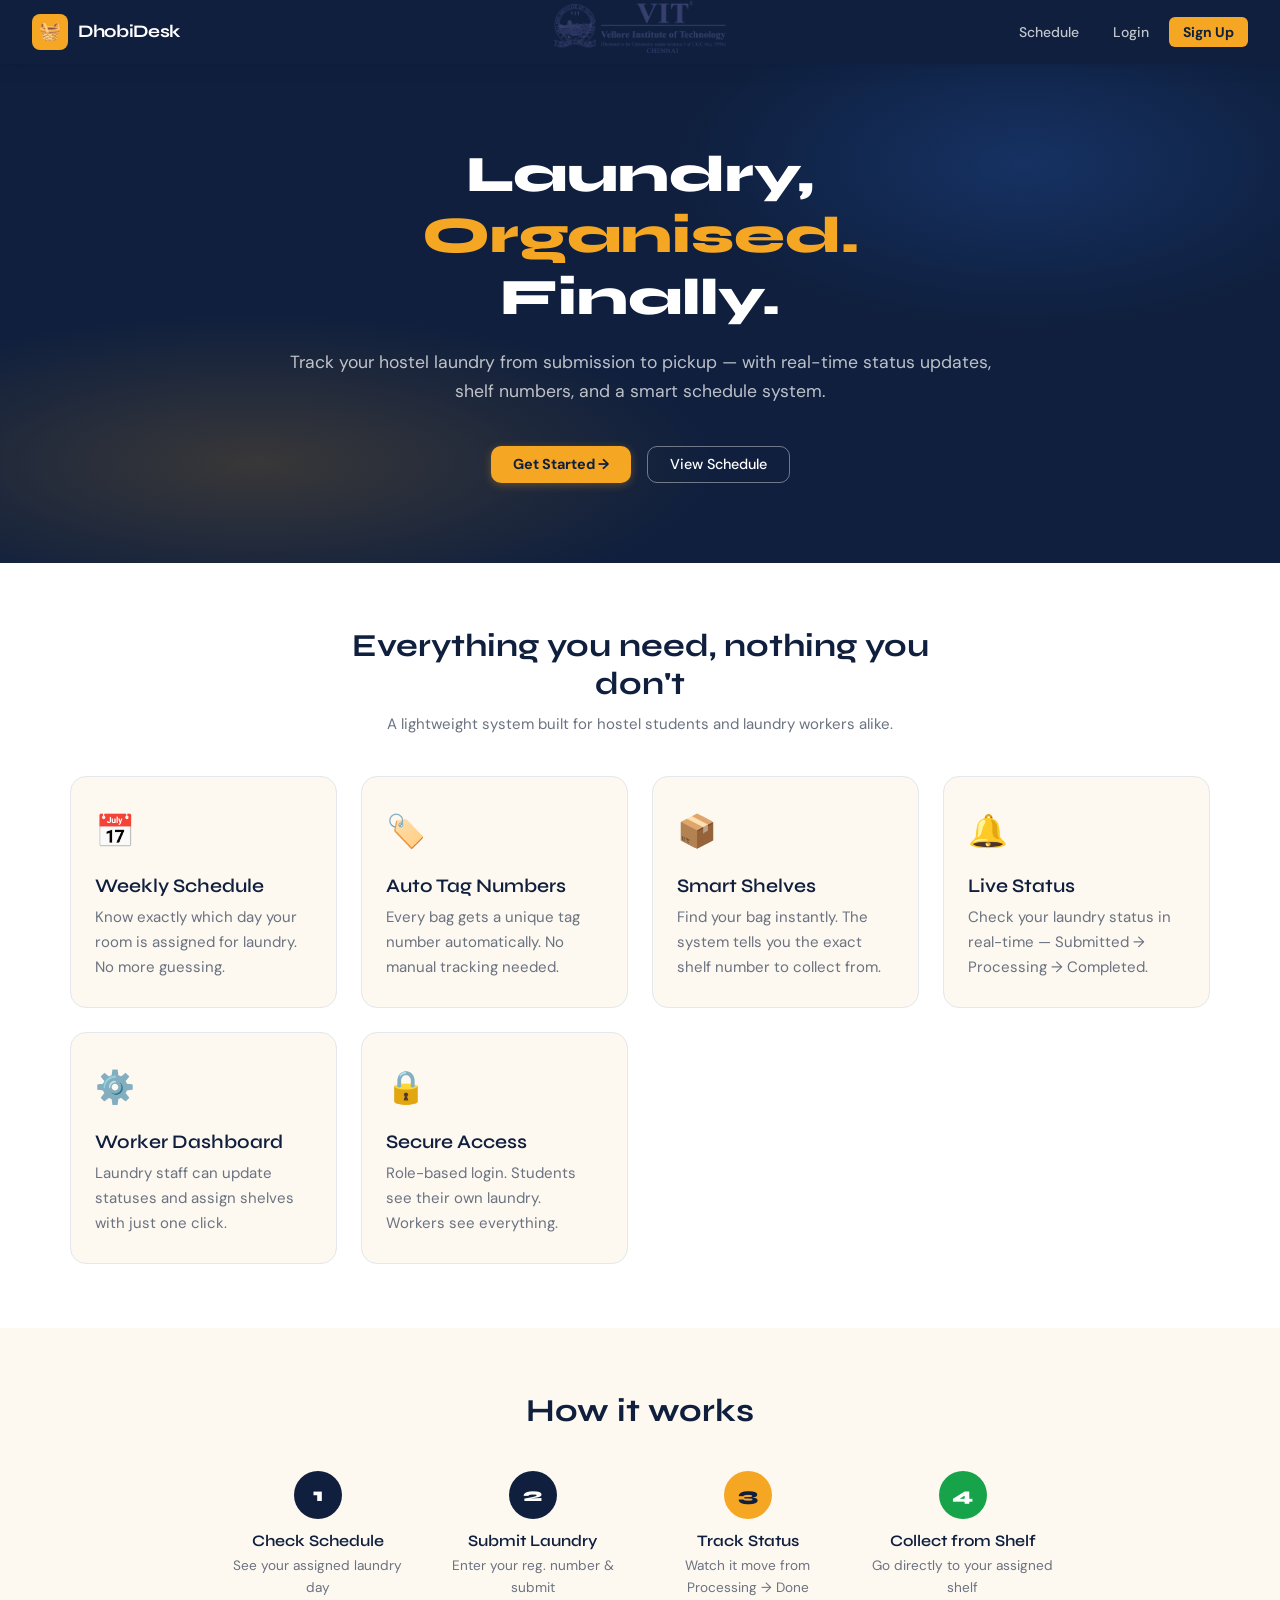
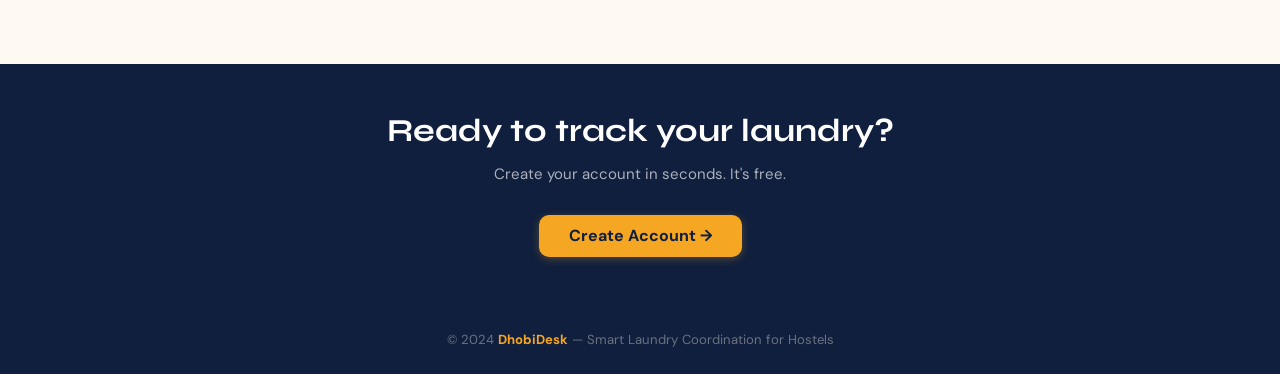
==== index.html @ 8cf13cef "Add files via upload" ====
<!DOCTYPE html>
<html lang="en">
<head>
  <meta charset="UTF-8" />
  <meta name="viewport" content="width=device-width, initial-scale=1.0" />
  <title>DhobiDesk — Smart Laundry for Hostels</title>
  <link rel="stylesheet" href="style.css" />
</head>
<body>

<!-- ── Navbar ── -->
<nav class="navbar">
  
  <!-- Left: Existing Logo -->
  <a class="navbar-brand" href="index.html">
    <div class="logo-icon">🧺</div>
    <span>DhobiDesk</span>
  </a>

  <!-- Center: VIT Logo -->
  <div class="vit-center-logo">
    <img src="vit-logo.png" alt="VIT Chennai">
  </div>

  <!-- Right: Links -->
  <ul class="navbar-links">
    <li><a href="schedule.html">Schedule</a></li>
    <li><a href="login.html">Login</a></li>
    <li><a href="signup.html" class="btn-nav">Sign Up</a></li>
  </ul>
</nav>

<!-- ── Hero ── -->
<section class="hero">
  <div class="hero-content fade-in-up">
    <h1>Laundry, <span>Organised.</span><br>Finally.</h1>
    <p>Track your hostel laundry from submission to pickup — with real-time status updates, shelf numbers, and a smart schedule system.</p>
    <div class="hero-cta">
      <a href="signup.html" class="btn btn-primary">Get Started →</a>
      <a href="schedule.html" class="btn btn-secondary">View Schedule</a>
    </div>
  </div>
</section>

<!-- ── Features ── -->
<section class="features">
  <div style="text-align:center; max-width:600px; margin:0 auto;">
    <h2>Everything you need, nothing you don't</h2>
    <p style="margin-top:0.5rem;">A lightweight system built for hostel students and laundry workers alike.</p>
  </div>

  <div class="features-grid">
    <div class="feature-card">
      <span class="feature-icon">📅</span>
      <h3>Weekly Schedule</h3>
      <p>Know exactly which day your room is assigned for laundry. No more guessing.</p>
    </div>
    <div class="feature-card">
      <span class="feature-icon">🏷️</span>
      <h3>Auto Tag Numbers</h3>
      <p>Every bag gets a unique tag number automatically. No manual tracking needed.</p>
    </div>
    <div class="feature-card">
      <span class="feature-icon">📦</span>
      <h3>Smart Shelves</h3>
      <p>Find your bag instantly. The system tells you the exact shelf number to collect from.</p>
    </div>
    <div class="feature-card">
      <span class="feature-icon">🔔</span>
      <h3>Live Status</h3>
      <p>Check your laundry status in real-time — Submitted → Processing → Completed.</p>
    </div>
    <div class="feature-card">
      <span class="feature-icon">⚙️</span>
      <h3>Worker Dashboard</h3>
      <p>Laundry staff can update statuses and assign shelves with just one click.</p>
    </div>
    <div class="feature-card">
      <span class="feature-icon">🔒</span>
      <h3>Secure Access</h3>
      <p>Role-based login. Students see their own laundry. Workers see everything.</p>
    </div>
  </div>
</section>

<!-- ── How It Works ── -->
<section style="padding: 4rem 2rem; background: var(--cream); max-width: 900px; margin: 0 auto;">
  <h2 style="text-align:center; margin-bottom:2.5rem;">How it works</h2>
  <div style="display:grid; grid-template-columns: repeat(auto-fit, minmax(180px,1fr)); gap:1.5rem; text-align:center;">
    <div>
      <div style="width:48px;height:48px;background:var(--navy);color:white;border-radius:50%;display:inline-flex;align-items:center;justify-content:center;font-family:var(--font-head);font-weight:800;font-size:1.2rem;margin-bottom:0.75rem;">1</div>
      <h4>Check Schedule</h4>
      <p style="font-size:0.85rem;margin-top:0.3rem;">See your assigned laundry day</p>
    </div>
    <div>
      <div style="width:48px;height:48px;background:var(--navy);color:white;border-radius:50%;display:inline-flex;align-items:center;justify-content:center;font-family:var(--font-head);font-weight:800;font-size:1.2rem;margin-bottom:0.75rem;">2</div>
      <h4>Submit Laundry</h4>
      <p style="font-size:0.85rem;margin-top:0.3rem;">Enter your reg. number & submit</p>
    </div>
    <div>
      <div style="width:48px;height:48px;background:var(--amber);color:var(--navy);border-radius:50%;display:inline-flex;align-items:center;justify-content:center;font-family:var(--font-head);font-weight:800;font-size:1.2rem;margin-bottom:0.75rem;">3</div>
      <h4>Track Status</h4>
      <p style="font-size:0.85rem;margin-top:0.3rem;">Watch it move from Processing → Done</p>
    </div>
    <div>
      <div style="width:48px;height:48px;background:var(--green);color:white;border-radius:50%;display:inline-flex;align-items:center;justify-content:center;font-family:var(--font-head);font-weight:800;font-size:1.2rem;margin-bottom:0.75rem;">4</div>
      <h4>Collect from Shelf</h4>
      <p style="font-size:0.85rem;margin-top:0.3rem;">Go directly to your assigned shelf</p>
    </div>
  </div>
</section>

<!-- ── CTA ── -->
<section style="background:var(--navy);padding:3rem 2rem;text-align:center;">
  <h2 style="color:white;margin-bottom:0.75rem;">Ready to track your laundry?</h2>
  <p style="color:rgba(255,255,255,0.65);margin-bottom:1.75rem;">Create your account in seconds. It's free.</p>
  <a href="signup.html" class="btn btn-primary" style="font-size:1rem;padding:13px 30px;">Create Account →</a>
</section>

<!-- ── Footer ── -->
<footer class="footer">
  <p>© 2024 <strong>DhobiDesk</strong> — Smart Laundry Coordination for Hostels</p>
</footer>

</body>
</html>
---- style.css ----
/* ============================================================
   style.css — Smart Laundry Coordination System
   Aesthetic: Warm Industrial Utility — crisp whites, deep navy,
   warm amber accents, structured grid, confident typography
   ============================================================ */

@import url('https://fonts.googleapis.com/css2?family=Syne:wght@400;600;700;800&family=DM+Sans:ital,wght@0,300;0,400;0,500;1,300&display=swap');

/* ── CSS Variables ── */
:root {
  --navy:     #0f1f3d;
  --navy-mid: #1a3460;
  --blue:     #2253a8;
  --amber:    #f5a623;
  --amber-lt: #ffd280;
  --cream:    #fdf8f0;
  --white:    #ffffff;
  --gray-100: #f4f5f7;
  --gray-200: #e4e7ec;
  --gray-400: #9aa3b2;
  --gray-600: #6b7280;
  --gray-800: #2d3748;
  --green:    #16a34a;
  --green-lt: #dcfce7;
  --orange:   #ea580c;
  --orange-lt:#ffedd5;
  --red:      #dc2626;
  --red-lt:   #fee2e2;

  --font-head: 'Syne', sans-serif;
  --font-body: 'DM Sans', sans-serif;

  --shadow-sm: 0 1px 3px rgba(15,31,61,0.08), 0 1px 2px rgba(15,31,61,0.06);
  --shadow-md: 0 4px 16px rgba(15,31,61,0.10), 0 2px 6px rgba(15,31,61,0.07);
  --shadow-lg: 0 12px 40px rgba(15,31,61,0.14), 0 4px 12px rgba(15,31,61,0.08);

  --radius:    10px;
  --radius-lg: 16px;
  --transition: 0.22s cubic-bezier(0.4, 0, 0.2, 1);
}

/* ── Reset & Base ── */
*, *::before, *::after { box-sizing: border-box; margin: 0; padding: 0; }

html { scroll-behavior: smooth; }

body {
  font-family: var(--font-body);
  background: var(--cream);
  color: var(--gray-800);
  line-height: 1.65;
  font-size: 15px;
  min-height: 100vh;
}

/* ── Typography ── */
h1, h2, h3, h4 {
  font-family: var(--font-head);
  color: var(--navy);
  line-height: 1.2;
}

h1 { font-size: clamp(2rem, 5vw, 3.2rem); font-weight: 800; }
h2 { font-size: clamp(1.4rem, 3vw, 2rem); font-weight: 700; }
h3 { font-size: 1.2rem; font-weight: 600; }
h4 { font-size: 1rem; font-weight: 600; }

p { color: var(--gray-600); }

a { color: var(--blue); text-decoration: none; transition: color var(--transition); }
a:hover { color: var(--amber); }

/* ── Navbar ── */
.navbar {
  background: var(--navy);
  padding: 0 2rem;
  display: flex;
  align-items: center;
  justify-content: space-between;
  height: 64px;
  position: sticky;
  top: 0;
  z-index: 100;
  box-shadow: var(--shadow-md);
}

.navbar-brand {
  display: flex;
  align-items: center;
  gap: 10px;
  text-decoration: none;
}

.navbar-brand .logo-icon {
  width: 36px;
  height: 36px;
  background: var(--amber);
  border-radius: 8px;
  display: flex;
  align-items: center;
  justify-content: center;
  font-size: 18px;
}

.navbar-brand span {
  font-family: var(--font-head);
  font-size: 1.1rem;
  font-weight: 700;
  color: var(--white);
  letter-spacing: -0.02em;
}

.navbar-links {
  display: flex;
  align-items: center;
  gap: 6px;
  list-style: none;
}

.navbar-links a {
  color: rgba(255,255,255,0.75);
  font-size: 0.875rem;
  font-weight: 500;
  padding: 6px 14px;
  border-radius: 6px;
  transition: all var(--transition);
}

.navbar-links a:hover {
  color: var(--white);
  background: rgba(255,255,255,0.08);
}

.navbar-links a.btn-nav {
  background: var(--amber);
  color: var(--navy);
  font-weight: 700;
}

.navbar-links a.btn-nav:hover {
  background: var(--amber-lt);
}

/* ── Main Layout ── */
.main-wrapper {
  max-width: 1140px;
  margin: 0 auto;
  padding: 2.5rem 1.5rem 4rem;
}

/* ── Hero (Index) ── */
.hero {
  background: var(--navy);
  color: var(--white);
  padding: 5rem 2rem;
  text-align: center;
  position: relative;
  overflow: hidden;
}

.hero::before {
  content: '';
  position: absolute;
  inset: 0;
  background:
    radial-gradient(ellipse 60% 50% at 20% 80%, rgba(245,166,35,0.18) 0%, transparent 60%),
    radial-gradient(ellipse 50% 60% at 80% 20%, rgba(34,83,168,0.35) 0%, transparent 55%);
  pointer-events: none;
}

.hero-content { position: relative; z-index: 1; max-width: 740px; margin: 0 auto; }

.hero h1 { color: var(--white); margin-bottom: 1.25rem; }

.hero h1 span { color: var(--amber); }

.hero p {
  color: rgba(255,255,255,0.72);
  font-size: 1.1rem;
  margin-bottom: 2.5rem;
}

.hero-cta {
  display: flex;
  gap: 1rem;
  justify-content: center;
  flex-wrap: wrap;
}

/* ── Feature Cards (Index) ── */
.features {
  padding: 4rem 2rem;
  background: var(--white);
}

.features-grid {
  display: grid;
  grid-template-columns: repeat(auto-fit, minmax(220px, 1fr));
  gap: 1.5rem;
  max-width: 1140px;
  margin: 2.5rem auto 0;
}

.feature-card {
  background: var(--cream);
  border: 1px solid var(--gray-200);
  border-radius: var(--radius-lg);
  padding: 1.75rem 1.5rem;
  transition: transform var(--transition), box-shadow var(--transition);
}

.feature-card:hover {
  transform: translateY(-4px);
  box-shadow: var(--shadow-md);
}

.feature-card .feature-icon {
  font-size: 2rem;
  margin-bottom: 1rem;
  display: block;
}

.feature-card h3 { margin-bottom: 0.5rem; }

/* ── Buttons ── */
.btn {
  display: inline-flex;
  align-items: center;
  gap: 6px;
  padding: 10px 22px;
  border-radius: var(--radius);
  font-family: var(--font-body);
  font-size: 0.9rem;
  font-weight: 500;
  cursor: pointer;
  border: none;
  transition: all var(--transition);
  text-decoration: none;
  line-height: 1;
}

.btn-primary {
  background: var(--amber);
  color: var(--navy);
  font-weight: 700;
  box-shadow: 0 2px 8px rgba(245,166,35,0.3);
}
.btn-primary:hover { background: #e8980e; color: var(--navy); transform: translateY(-1px); box-shadow: 0 4px 16px rgba(245,166,35,0.4); }

.btn-secondary {
  background: transparent;
  color: var(--white);
  border: 1.5px solid rgba(255,255,255,0.4);
}
.btn-secondary:hover { background: rgba(255,255,255,0.1); color: var(--white); border-color: rgba(255,255,255,0.7); }

.btn-navy {
  background: var(--navy);
  color: var(--white);
  font-weight: 600;
}
.btn-navy:hover { background: var(--navy-mid); color: var(--white); }

.btn-outline {
  background: transparent;
  color: var(--navy);
  border: 1.5px solid var(--gray-200);
}
.btn-outline:hover { border-color: var(--navy); background: var(--navy); color: var(--white); }

.btn-green { background: var(--green); color: white; font-weight: 600; }
.btn-green:hover { background: #15803d; color: white; }

.btn-orange { background: var(--orange); color: white; font-weight: 600; }
.btn-orange:hover { background: #c2410c; color: white; }

.btn-sm { padding: 6px 14px; font-size: 0.82rem; }

.btn:disabled, .btn[disabled] {
  opacity: 0.5;
  cursor: not-allowed;
  transform: none !important;
}

/* ── Cards ── */
.card {
  background: var(--white);
  border-radius: var(--radius-lg);
  border: 1px solid var(--gray-200);
  box-shadow: var(--shadow-sm);
  overflow: hidden;
}

.card-header {
  padding: 1.25rem 1.5rem;
  border-bottom: 1px solid var(--gray-200);
  display: flex;
  align-items: center;
  justify-content: space-between;
  gap: 1rem;
}

.card-body { padding: 1.5rem; }

/* ── Forms ── */
.form-container {
  max-width: 480px;
  margin: 3rem auto;
}

.form-card {
  background: var(--white);
  border-radius: var(--radius-lg);
  padding: 2.5rem;
  box-shadow: var(--shadow-lg);
  border: 1px solid var(--gray-200);
}

.form-logo {
  text-align: center;
  margin-bottom: 2rem;
}

.form-logo .logo-circle {
  width: 60px;
  height: 60px;
  background: var(--navy);
  border-radius: 16px;
  display: inline-flex;
  align-items: center;
  justify-content: center;
  font-size: 26px;
  margin-bottom: 1rem;
}

.form-card h2 { text-align: center; margin-bottom: 0.4rem; }
.form-card .form-subtitle { text-align: center; font-size: 0.88rem; margin-bottom: 2rem; }

.form-group {
  margin-bottom: 1.25rem;
}

.form-group label {
  display: block;
  font-size: 0.83rem;
  font-weight: 600;
  color: var(--gray-800);
  margin-bottom: 0.45rem;
  letter-spacing: 0.04em;
  text-transform: uppercase;
}

.form-group input,
.form-group select {
  width: 100%;
  padding: 11px 14px;
  border: 1.5px solid var(--gray-200);
  border-radius: var(--radius);
  font-family: var(--font-body);
  font-size: 0.95rem;
  color: var(--gray-800);
  background: var(--gray-100);
  transition: border-color var(--transition), box-shadow var(--transition);
  outline: none;
}

.form-group input:focus,
.form-group select:focus {
  border-color: var(--blue);
  background: var(--white);
  box-shadow: 0 0 0 3px rgba(34,83,168,0.1);
}

.form-group input::placeholder { color: var(--gray-400); }

.form-submit { width: 100%; padding: 13px; font-size: 1rem; margin-top: 0.5rem; justify-content: center; }

.form-footer { text-align: center; margin-top: 1.25rem; font-size: 0.875rem; }

/* Role Selector */
.role-selector {
  display: grid;
  grid-template-columns: 1fr 1fr;
  gap: 0.75rem;
}

.role-option {
  position: relative;
}

.role-option input { display: none; }

.role-option label {
  display: flex;
  flex-direction: column;
  align-items: center;
  gap: 6px;
  padding: 14px 10px;
  border: 2px solid var(--gray-200);
  border-radius: var(--radius);
  cursor: pointer;
  transition: all var(--transition);
  text-align: center;
  font-size: 0.85rem;
  color: var(--gray-600);
  font-weight: 500;
  letter-spacing: normal;
  text-transform: none;
}

.role-option label .role-icon { font-size: 1.8rem; }
.role-option label .role-name { font-weight: 700; font-family: var(--font-head); color: var(--navy); }

.role-option input:checked + label {
  border-color: var(--amber);
  background: rgba(245,166,35,0.07);
  box-shadow: 0 0 0 3px rgba(245,166,35,0.15);
}

/* ── Dashboard Layout ── */
.dashboard-grid {
  display: grid;
  grid-template-columns: 280px 1fr;
  gap: 1.5rem;
  align-items: start;
}

@media (max-width: 768px) {
  .dashboard-grid { grid-template-columns: 1fr; }
}

/* ── Page Header ── */
.page-header {
  background: var(--navy);
  color: var(--white);
  padding: 2.5rem 2rem;
  position: relative;
  overflow: hidden;
}

.page-header::after {
  content: '';
  position: absolute;
  right: -60px;
  top: -60px;
  width: 220px;
  height: 220px;
  background: rgba(245,166,35,0.12);
  border-radius: 50%;
}

.page-header h1 { color: var(--white); font-size: clamp(1.5rem, 3vw, 2rem); }
.page-header p { color: rgba(255,255,255,0.65); margin-top: 0.3rem; font-size: 0.95rem; }

.page-header .header-badge {
  display: inline-flex;
  align-items: center;
  gap: 6px;
  background: rgba(245,166,35,0.2);
  color: var(--amber);
  padding: 4px 12px;
  border-radius: 100px;
  font-size: 0.78rem;
  font-weight: 600;
  letter-spacing: 0.06em;
  text-transform: uppercase;
  margin-bottom: 0.75rem;
}

/* ── Status Badges ── */
.badge {
  display: inline-flex;
  align-items: center;
  gap: 5px;
  padding: 3px 10px;
  border-radius: 100px;
  font-size: 0.78rem;
  font-weight: 600;
  letter-spacing: 0.03em;
  white-space: nowrap;
}

.badge-submitted { background: var(--gray-100); color: var(--gray-600); }
.badge-processing { background: var(--orange-lt); color: var(--orange); }
.badge-completed { background: var(--green-lt); color: var(--green); }

/* ── Laundry Entry Cards ── */
.laundry-entries { display: flex; flex-direction: column; gap: 1rem; }

.entry-card {
  background: var(--white);
  border: 1px solid var(--gray-200);
  border-radius: var(--radius-lg);
  padding: 1.25rem 1.5rem;
  box-shadow: var(--shadow-sm);
  transition: box-shadow var(--transition);
}

.entry-card:hover { box-shadow: var(--shadow-md); }

.entry-card-header {
  display: flex;
  align-items: center;
  justify-content: space-between;
  margin-bottom: 0.75rem;
  flex-wrap: wrap;
  gap: 0.5rem;
}

.entry-tag {
  font-family: var(--font-head);
  font-size: 1.4rem;
  font-weight: 800;
  color: var(--navy);
}

.entry-tag span { color: var(--amber); }

.entry-meta {
  display: flex;
  gap: 1.5rem;
  flex-wrap: wrap;
  font-size: 0.85rem;
  color: var(--gray-600);
  margin-bottom: 1rem;
}

.entry-meta strong { color: var(--gray-800); }

.entry-completed-msg {
  background: var(--green-lt);
  border: 1px solid #86efac;
  border-radius: var(--radius);
  padding: 10px 14px;
  display: flex;
  align-items: center;
  gap: 8px;
  font-size: 0.88rem;
  font-weight: 600;
  color: var(--green);
  margin-top: 0.75rem;
}

/* Worker entry card additions */
.worker-actions {
  display: flex;
  align-items: center;
  gap: 0.75rem;
  flex-wrap: wrap;
  margin-top: 1rem;
  padding-top: 1rem;
  border-top: 1px solid var(--gray-200);
}

.shelf-input-group {
  display: flex;
  align-items: center;
  gap: 0.5rem;
}

.shelf-input-group input {
  width: 70px;
  padding: 7px 10px;
  border: 1.5px solid var(--gray-200);
  border-radius: var(--radius);
  font-family: var(--font-body);
  font-size: 0.88rem;
  text-align: center;
  outline: none;
  transition: border-color var(--transition);
}

.shelf-input-group input:focus { border-color: var(--blue); }

/* ── Schedule Page ── */
.schedule-grid {
  display: grid;
  grid-template-columns: repeat(auto-fit, minmax(200px, 1fr));
  gap: 1.25rem;
  margin-top: 2rem;
}

.schedule-day {
  background: var(--white);
  border: 1px solid var(--gray-200);
  border-radius: var(--radius-lg);
  overflow: hidden;
  box-shadow: var(--shadow-sm);
  transition: transform var(--transition), box-shadow var(--transition);
}

.schedule-day:hover { transform: translateY(-3px); box-shadow: var(--shadow-md); }

.schedule-day.today {
  border-color: var(--amber);
  box-shadow: 0 0 0 2px rgba(245,166,35,0.25), var(--shadow-md);
}

.schedule-day-header {
  background: var(--navy);
  padding: 12px 16px;
  display: flex;
  align-items: center;
  justify-content: space-between;
}

.schedule-day.today .schedule-day-header { background: var(--amber); }

.schedule-day-header h3 { color: var(--white); font-size: 0.95rem; }
.schedule-day.today .schedule-day-header h3 { color: var(--navy); }

.today-pill {
  background: rgba(255,255,255,0.25);
  color: var(--navy);
  padding: 2px 8px;
  border-radius: 100px;
  font-size: 0.7rem;
  font-weight: 700;
  letter-spacing: 0.06em;
  text-transform: uppercase;
}

.schedule-day-body { padding: 1rem 1.25rem; }
.schedule-day-body .room-range { font-family: var(--font-head); font-size: 1.1rem; font-weight: 700; color: var(--navy); }
.schedule-day-body .room-label { font-size: 0.8rem; color: var(--gray-400); margin-top: 2px; }

/* ── Info Box ── */
.info-box {
  background: rgba(34,83,168,0.06);
  border: 1px solid rgba(34,83,168,0.2);
  border-radius: var(--radius);
  padding: 12px 16px;
  font-size: 0.875rem;
  color: var(--blue);
  display: flex;
  gap: 8px;
  align-items: flex-start;
}

/* ── Alert / Toast ── */
.alert {
  padding: 12px 16px;
  border-radius: var(--radius);
  font-size: 0.875rem;
  font-weight: 500;
  margin-bottom: 1rem;
  display: flex;
  align-items: center;
  gap: 8px;
}

.alert-success { background: var(--green-lt); color: var(--green); border: 1px solid #86efac; }
.alert-error   { background: var(--red-lt); color: var(--red); border: 1px solid #fca5a5; }
.alert-warning { background: var(--orange-lt); color: var(--orange); border: 1px solid #fdba74; }
.alert-info    { background: rgba(34,83,168,0.07); color: var(--blue); border: 1px solid rgba(34,83,168,0.2); }

/* ── Sidebar ── */
.sidebar {
  display: flex;
  flex-direction: column;
  gap: 1rem;
}

.sidebar-user-card {
  background: var(--navy);
  color: var(--white);
  border-radius: var(--radius-lg);
  padding: 1.5rem;
}

.sidebar-user-card .user-avatar {
  width: 50px;
  height: 50px;
  background: var(--amber);
  border-radius: 50%;
  display: flex;
  align-items: center;
  justify-content: center;
  font-size: 22px;
  margin-bottom: 0.75rem;
}

.sidebar-user-card h4 { color: var(--white); font-size: 0.95rem; }
.sidebar-user-card p { color: rgba(255,255,255,0.6); font-size: 0.8rem; }

.sidebar-card {
  background: var(--white);
  border: 1px solid var(--gray-200);
  border-radius: var(--radius-lg);
  padding: 1.25rem;
  box-shadow: var(--shadow-sm);
}

.sidebar-card h4 { margin-bottom: 0.75rem; font-size: 0.9rem; }

/* ── Stats Row ── */
.stats-row {
  display: grid;
  grid-template-columns: repeat(auto-fit, minmax(140px, 1fr));
  gap: 1rem;
  margin-bottom: 1.5rem;
}

.stat-card {
  background: var(--white);
  border: 1px solid var(--gray-200);
  border-radius: var(--radius-lg);
  padding: 1.25rem;
  box-shadow: var(--shadow-sm);
  text-align: center;
}

.stat-card .stat-num {
  font-family: var(--font-head);
  font-size: 2rem;
  font-weight: 800;
  color: var(--navy);
  line-height: 1;
}

.stat-card .stat-label { font-size: 0.78rem; color: var(--gray-400); margin-top: 4px; font-weight: 500; text-transform: uppercase; letter-spacing: 0.05em; }

/* ── Empty State ── */
.empty-state {
  text-align: center;
  padding: 3rem 1.5rem;
}

.empty-state .empty-icon { font-size: 3.5rem; margin-bottom: 1rem; }
.empty-state h3 { margin-bottom: 0.5rem; }

/* ── Loader ── */
.loader {
  display: flex;
  justify-content: center;
  align-items: center;
  padding: 2rem;
  gap: 8px;
}

.loader-dot {
  width: 8px; height: 8px;
  background: var(--amber);
  border-radius: 50%;
  animation: bounce 0.6s alternate infinite;
}
.loader-dot:nth-child(2) { animation-delay: 0.15s; }
.loader-dot:nth-child(3) { animation-delay: 0.3s; }

@keyframes bounce {
  to { transform: translateY(-10px); opacity: 0.5; }
}

/* ── Footer ── */
.footer {
  background: var(--navy);
  color: rgba(255,255,255,0.5);
  text-align: center;
  padding: 1.5rem;
  font-size: 0.82rem;
  margin-top: auto;
}

.footer strong { color: var(--amber); }

/* ── Search / Filter ── */
.filter-bar {
  display: flex;
  gap: 0.75rem;
  flex-wrap: wrap;
  align-items: center;
  margin-bottom: 1.25rem;
}

.filter-bar input,
.filter-bar select {
  padding: 8px 12px;
  border: 1.5px solid var(--gray-200);
  border-radius: var(--radius);
  font-family: var(--font-body);
  font-size: 0.875rem;
  outline: none;
  background: var(--white);
  transition: border-color var(--transition);
}

.filter-bar input:focus,
.filter-bar select:focus {
  border-color: var(--blue);
}

/* ── Shelf Legend ── */
.shelf-legend {
  display: grid;
  grid-template-columns: repeat(auto-fill, minmax(140px, 1fr));
  gap: 0.5rem;
  margin-top: 0.75rem;
}

.shelf-item {
  background: var(--gray-100);
  border-radius: var(--radius);
  padding: 8px 12px;
  font-size: 0.82rem;
}

.shelf-item strong { color: var(--navy); font-family: var(--font-head); }

/* ── Responsive ── */
@media (max-width: 640px) {
  .navbar { padding: 0 1rem; }
  .navbar-brand span { display: none; }
  .form-card { padding: 1.75rem 1.25rem; }
  .main-wrapper { padding: 1.5rem 1rem 3rem; }
  .page-header { padding: 1.75rem 1.25rem; }
  .stats-row { grid-template-columns: repeat(2, 1fr); }
  .worker-actions { flex-direction: column; align-items: flex-start; }
}

/* ── Animations ── */
@keyframes fadeInUp {
  from { opacity: 0; transform: translateY(16px); }
  to   { opacity: 1; transform: translateY(0); }
}

.fade-in-up {
  animation: fadeInUp 0.45s cubic-bezier(0.22, 1, 0.36, 1) both;
}

.entry-card { animation: fadeInUp 0.3s cubic-bezier(0.22, 1, 0.36, 1) both; }
.vit-center-logo {
  position: absolute;
  left: 50%;
  transform: translateX(-50%);
}

.vit-center-logo img {
  height: 54px;     /* fixed size */
  width: auto;
  object-fit: contain;
}

.bulk-actions {
  display: flex;
  gap: 10px;
  align-items: center;
  margin-bottom: 1rem;
  flex-wrap: wrap;
}
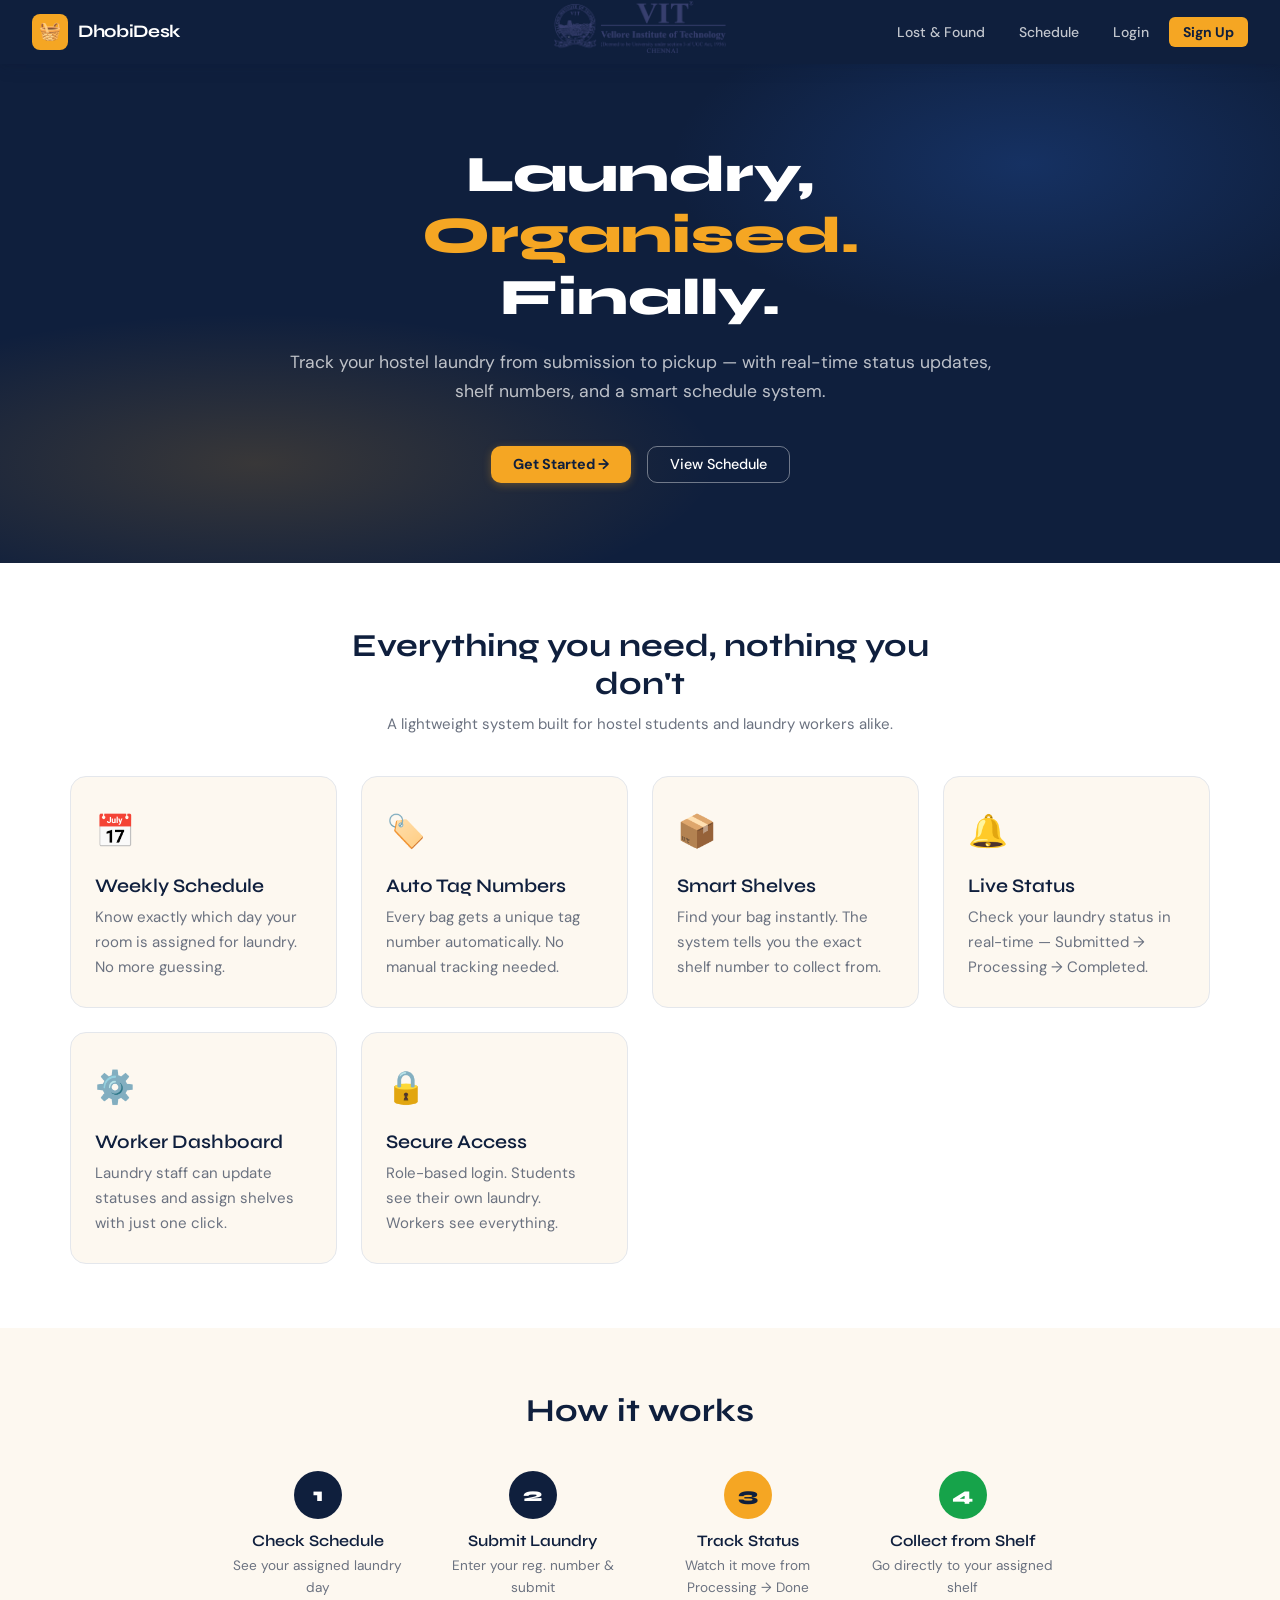
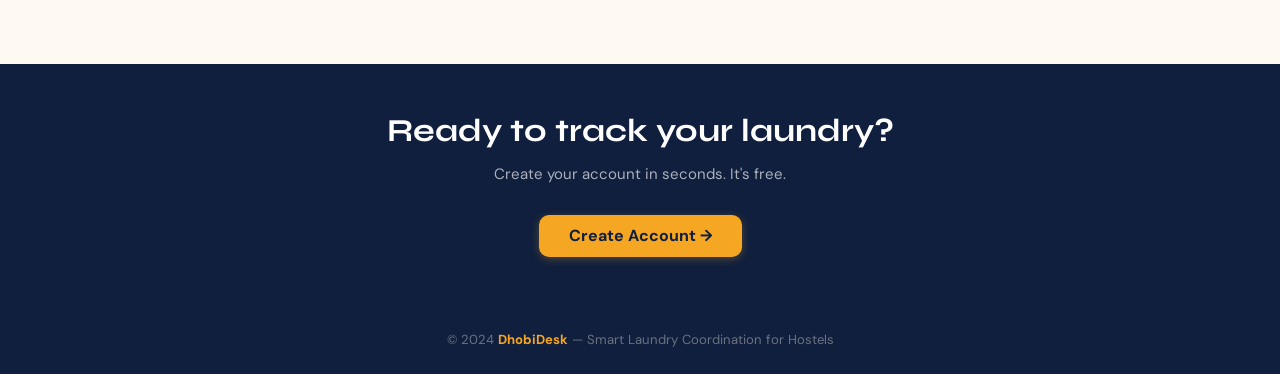
==== commit f146c54d: "Update index.html" ====
--- a/index.html
+++ b/index.html
@@ -24,6 +24,7 @@
 
   <!-- Right: Links -->
   <ul class="navbar-links">
+    <li><a href="lostfound.html">Lost & Found</a></li>
     <li><a href="schedule.html">Schedule</a></li>
     <li><a href="login.html">Login</a></li>
     <li><a href="signup.html" class="btn-nav">Sign Up</a></li>
--- a/style.css
+++ b/style.css
@@ -846,4 +846,15 @@
   align-items: center;
   margin-bottom: 1rem;
   flex-wrap: wrap;
-}+}
+#posts .card {
+  margin-top: 10px;
+  padding: 12px;
+  border-left: 4px solid #4CAF50;
+}
+
+textarea {
+  width: 100%;
+  padding: 8px;
+  margin-bottom: 10px;
+}
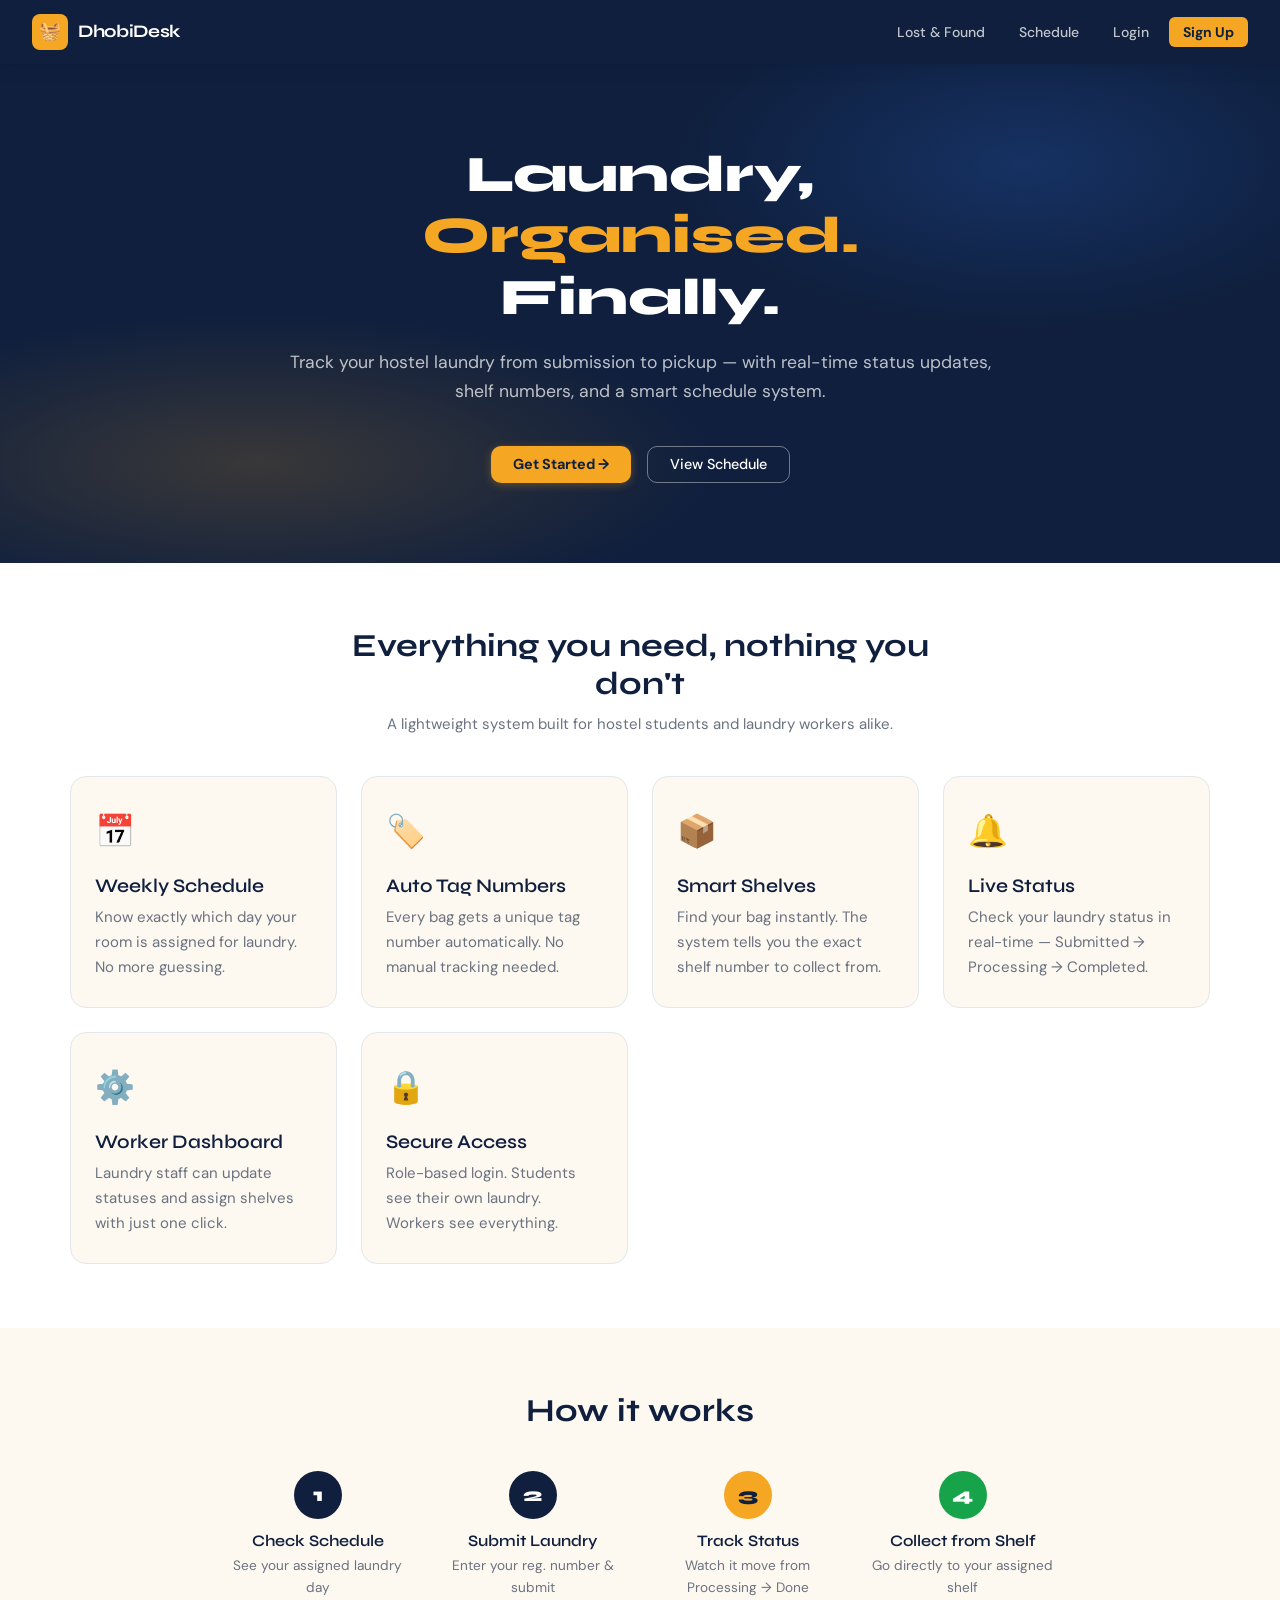
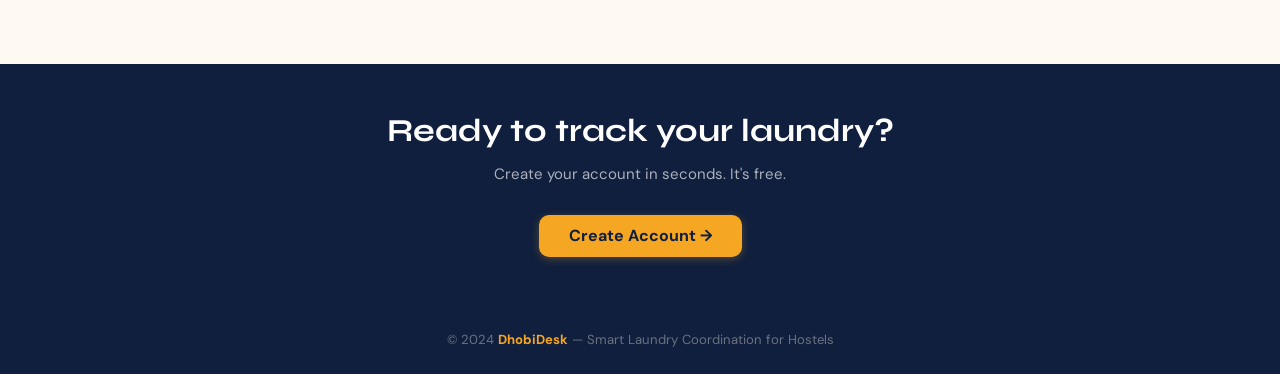
==== commit 60243516: "Update index.html" ====
--- a/index.html
+++ b/index.html
@@ -18,10 +18,7 @@
   </a>
 
   <!-- Center: VIT Logo -->
-  <div class="vit-center-logo">
-    <img src="vit-logo.png" alt="VIT Chennai">
-  </div>
-
+ 
   <!-- Right: Links -->
   <ul class="navbar-links">
     <li><a href="lostfound.html">Lost & Found</a></li>
--- a/style.css
+++ b/style.css
@@ -858,3 +858,848 @@
   padding: 8px;
   margin-bottom: 10px;
 }
+/* ============================================================
+   Lost & Found Page Styles — Matching DhobiDesk Design System
+   ============================================================ */
+
+/* Layout Grid */
+.lostfound-grid {
+  display: grid;
+  grid-template-columns: 1fr 1.5fr;
+  gap: 1.5rem;
+  align-items: start;
+}
+
+@media (max-width: 768px) {
+  .lostfound-grid {
+    grid-template-columns: 1fr;
+    gap: 1.5rem;
+  }
+}
+
+/* Lost Item Cards */
+.lost-item {
+  background: var(--white);
+  border: 1px solid var(--gray-200);
+  border-radius: var(--radius-lg);
+  padding: 1.25rem;
+  margin-bottom: 1rem;
+  transition: all var(--transition);
+}
+
+.lost-item:hover {
+  box-shadow: var(--shadow-md);
+  transform: translateY(-2px);
+}
+
+.lost-item.resolved {
+  background: var(--green-lt);
+  border-color: #86efac;
+}
+
+/* Lost Item Header */
+.lost-item-header {
+  display: flex;
+  justify-content: space-between;
+  align-items: flex-start;
+  margin-bottom: 0.75rem;
+  flex-wrap: wrap;
+  gap: 0.5rem;
+}
+
+/* Lost Item Description */
+.lost-item-desc {
+  font-size: 0.95rem;
+  font-weight: 500;
+  color: var(--gray-800);
+  margin-bottom: 0.75rem;
+  line-height: 1.5;
+}
+
+/* Lost Item Meta Info */
+.lost-item-meta {
+  display: flex;
+  gap: 1rem;
+  flex-wrap: wrap;
+  font-size: 0.8rem;
+  color: var(--gray-600);
+  margin-bottom: 0.75rem;
+  padding-bottom: 0.75rem;
+  border-bottom: 1px solid var(--gray-200);
+}
+
+/* Contact Info */
+.lost-item-contact {
+  background: var(--gray-100);
+  padding: 0.5rem 0.75rem;
+  border-radius: var(--radius);
+  font-size: 0.85rem;
+  display: inline-flex;
+  align-items: center;
+  gap: 0.5rem;
+}
+
+/* Status Badges */
+.badge-found {
+  background: var(--green-lt);
+  color: var(--green);
+  padding: 4px 12px;
+  border-radius: 100px;
+  font-size: 0.75rem;
+  font-weight: 600;
+  display: inline-flex;
+  align-items: center;
+  gap: 6px;
+}
+
+.badge-lost {
+  background: var(--orange-lt);
+  color: var(--orange);
+  padding: 4px 12px;
+  border-radius: 100px;
+  font-size: 0.75rem;
+  font-weight: 600;
+  display: inline-flex;
+  align-items: center;
+  gap: 6px;
+}
+
+/* Action Buttons */
+.mark-found-btn {
+  background: transparent;
+  border: 1.5px solid var(--green);
+  color: var(--green);
+  padding: 6px 14px;
+  border-radius: var(--radius);
+  font-size: 0.75rem;
+  font-weight: 600;
+  cursor: pointer;
+  transition: all var(--transition);
+  font-family: var(--font-body);
+}
+
+.mark-found-btn:hover {
+  background: var(--green);
+  color: white;
+  transform: translateY(-1px);
+}
+
+.delete-btn {
+  background: transparent;
+  border: 1.5px solid var(--gray-400);
+  color: var(--gray-600);
+  padding: 6px 14px;
+  border-radius: var(--radius);
+  font-size: 0.75rem;
+  font-weight: 600;
+  cursor: pointer;
+  transition: all var(--transition);
+  font-family: var(--font-body);
+}
+
+.delete-btn:hover {
+  background: var(--red);
+  border-color: var(--red);
+  color: white;
+  transform: translateY(-1px);
+}
+
+/* Empty State */
+.empty-lost {
+  text-align: center;
+  padding: 3rem 1.5rem;
+}
+
+.empty-lost .empty-icon {
+  font-size: 3.5rem;
+  margin-bottom: 1rem;
+  opacity: 0.5;
+}
+
+.empty-lost h4 {
+  margin-bottom: 0.5rem;
+  color: var(--gray-600);
+  font-family: var(--font-head);
+}
+
+.empty-lost p {
+  color: var(--gray-400);
+  font-size: 0.85rem;
+}
+
+/* Filter Tabs */
+.filter-tabs {
+  display: flex;
+  gap: 0.5rem;
+  margin-bottom: 1.25rem;
+  flex-wrap: wrap;
+}
+
+.filter-tab {
+  background: var(--gray-100);
+  border: 1px solid var(--gray-200);
+  padding: 6px 18px;
+  border-radius: 100px;
+  font-size: 0.8rem;
+  font-weight: 500;
+  cursor: pointer;
+  transition: all var(--transition);
+  color: var(--gray-600);
+  font-family: var(--font-body);
+}
+
+.filter-tab.active {
+  background: var(--navy);
+  border-color: var(--navy);
+  color: white;
+}
+
+.filter-tab:hover:not(.active) {
+  background: var(--gray-200);
+  transform: translateY(-1px);
+}
+
+/* Form Elements */
+.lostfound-form textarea,
+.lostfound-form input {
+  width: 100%;
+  padding: 12px 14px;
+  border: 1.5px solid var(--gray-200);
+  border-radius: var(--radius);
+  font-family: var(--font-body);
+  font-size: 0.95rem;
+  transition: all var(--transition);
+  background: var(--gray-100);
+}
+
+.lostfound-form textarea:focus,
+.lostfound-form input:focus {
+  outline: none;
+  border-color: var(--blue);
+  background: var(--white);
+  box-shadow: 0 0 0 3px rgba(34, 83, 168, 0.1);
+}
+
+.lostfound-form textarea {
+  resize: vertical;
+  min-height: 110px;
+}
+
+.form-row {
+  margin-bottom: 1.25rem;
+}
+
+.form-row label {
+  display: block;
+  font-size: 0.8rem;
+  font-weight: 600;
+  color: var(--gray-800);
+  margin-bottom: 0.5rem;
+  text-transform: uppercase;
+  letter-spacing: 0.03em;
+}
+
+/* Character Counter */
+.char-count {
+  font-size: 0.7rem;
+  color: var(--gray-400);
+  text-align: right;
+  margin-top: 0.25rem;
+}
+
+/* Stats Mini Card */
+.stats-mini {
+  background: var(--navy);
+  border-radius: var(--radius-lg);
+  padding: 1.25rem;
+  margin-top: 1rem;
+}
+
+.stats-mini h4 {
+  color: white;
+  margin-bottom: 0.75rem;
+  font-size: 0.9rem;
+}
+
+.stats-mini-grid {
+  display: flex;
+  gap: 1.5rem;
+}
+
+.stats-mini-item {
+  text-align: center;
+}
+
+.stats-mini-number {
+  font-size: 1.5rem;
+  font-weight: 800;
+  color: var(--amber);
+}
+
+.stats-mini-label {
+  font-size: 0.7rem;
+  color: rgba(255, 255, 255, 0.7);
+  margin-top: 0.25rem;
+}
+
+/* Sidebar Stats Card (reused from existing design) */
+.sidebar-card {
+  background: var(--white);
+  border: 1px solid var(--gray-200);
+  border-radius: var(--radius-lg);
+  padding: 1.25rem;
+  box-shadow: var(--shadow-sm);
+}
+
+.sidebar-card h4 {
+  margin-bottom: 0.75rem;
+  font-size: 0.9rem;
+}
+
+/* Success Message Inside Lost Item */
+.lost-item-success-msg {
+  margin-top: 0.75rem;
+  font-size: 0.75rem;
+  color: var(--green);
+  background: var(--green-lt);
+  padding: 0.5rem 0.75rem;
+  border-radius: var(--radius);
+}
+
+/* Helper Message */
+.lost-item-helper {
+  margin-top: 0.5rem;
+  font-size: 0.7rem;
+  color: var(--gray-400);
+}
+
+/* Responsive Adjustments */
+@media (max-width: 640px) {
+  .lost-item-header {
+    flex-direction: column;
+    align-items: flex-start;
+  }
+  
+  .lost-item-meta {
+    flex-direction: column;
+    gap: 0.5rem;
+  }
+  
+  .filter-tabs {
+    justify-content: center;
+  }
+  
+  .filter-tab {
+    padding: 4px 14px;
+    font-size: 0.75rem;
+  }
+  
+  .mark-found-btn,
+  .delete-btn {
+    padding: 4px 10px;
+    font-size: 0.7rem;
+  }
+}
+
+/* Animation for new items */
+@keyframes slideIn {
+  from {
+    opacity: 0;
+    transform: translateY(10px);
+  }
+  to {
+    opacity: 1;
+    transform: translateY(0);
+  }
+}
+
+.lost-item {
+  animation: slideIn 0.3s ease-out;
+}
+
+/* VIT Logo Centering (already in your CSS, keeping for reference) */
+.vit-center-logo {
+  position: absolute;
+  left: 50%;
+  transform: translateX(-50%);
+}
+
+.vit-center-logo img {
+  height: 54px;
+  width: auto;
+  object-fit: contain;
+}
+
+/* Bulk Actions (if needed for worker panel) */
+.bulk-actions {
+  display: flex;
+  gap: 10px;
+  align-items: center;
+  margin-bottom: 1rem;
+  flex-wrap: wrap;
+}
+
+/* Alert Styles (already in your CSS, ensuring consistency) */
+.alert {
+  padding: 12px 16px;
+  border-radius: var(--radius);
+  font-size: 0.875rem;
+  font-weight: 500;
+  margin-bottom: 1rem;
+  display: flex;
+  align-items: center;
+  gap: 8px;
+}
+
+.alert-success {
+  background: var(--green-lt);
+  color: var(--green);
+  border: 1px solid #86efac;
+}
+
+.alert-error {
+  background: var(--red-lt);
+  color: var(--red);
+  border: 1px solid #fca5a5;
+}
+
+.alert-warning {
+  background: var(--orange-lt);
+  color: var(--orange);
+  border: 1px solid #fdba74;
+}
+
+.alert-info {
+  background: rgba(34, 83, 168, 0.07);
+  color: var(--blue);
+  border: 1px solid rgba(34, 83, 168, 0.2);
+}
+
+/* Info Box */
+.info-box {
+  background: rgba(34, 83, 168, 0.06);
+  border: 1px solid rgba(34, 83, 168, 0.2);
+  border-radius: var(--radius);
+  padding: 12px 16px;
+  font-size: 0.875rem;
+  color: var(--blue);
+  display: flex;
+  gap: 8px;
+  align-items: flex-start;
+}
+
+/* Loader Animation (already in your CSS) */
+.loader {
+  display: flex;
+  justify-content: center;
+  align-items: center;
+  padding: 2rem;
+  gap: 8px;
+}
+
+.loader-dot {
+  width: 8px;
+  height: 8px;
+  background: var(--amber);
+  border-radius: 50%;
+  animation: bounce 0.6s alternate infinite;
+}
+
+.loader-dot:nth-child(2) {
+  animation-delay: 0.15s;
+}
+
+.loader-dot:nth-child(3) {
+  animation-delay: 0.3s;
+}
+
+@keyframes bounce {
+  to {
+    transform: translateY(-10px);
+    opacity: 0.5;
+  }
+}
+
+/* Card Styles (ensuring consistency) */
+.card {
+  background: var(--white);
+  border-radius: var(--radius-lg);
+  border: 1px solid var(--gray-200);
+  box-shadow: var(--shadow-sm);
+  overflow: hidden;
+}
+
+.card-header {
+  padding: 1.25rem 1.5rem;
+  border-bottom: 1px solid var(--gray-200);
+  display: flex;
+  align-items: center;
+  justify-content: space-between;
+  gap: 1rem;
+  background: var(--white);
+}
+
+.card-header h3 {
+  margin: 0;
+  font-size: 1.2rem;
+  font-weight: 600;
+}
+
+.card-body {
+  padding: 1.5rem;
+}
+
+/* Page Header (already in your CSS) */
+.page-header {
+  background: var(--navy);
+  color: var(--white);
+  padding: 2.5rem 2rem;
+  position: relative;
+  overflow: hidden;
+}
+
+.page-header::after {
+  content: '';
+  position: absolute;
+  right: -60px;
+  top: -60px;
+  width: 220px;
+  height: 220px;
+  background: rgba(245, 166, 35, 0.12);
+  border-radius: 50%;
+}
+
+.page-header .header-badge {
+  display: inline-flex;
+  align-items: center;
+  gap: 6px;
+  background: rgba(245, 166, 35, 0.2);
+  color: var(--amber);
+  padding: 4px 12px;
+  border-radius: 100px;
+  font-size: 0.78rem;
+  font-weight: 600;
+  letter-spacing: 0.06em;
+  text-transform: uppercase;
+  margin-bottom: 0.75rem;
+}
+
+.page-header h1 {
+  color: var(--white);
+  font-size: clamp(1.5rem, 3vw, 2rem);
+  margin-bottom: 0.5rem;
+}
+
+.page-header p {
+  color: rgba(255, 255, 255, 0.65);
+  margin-top: 0.3rem;
+  font-size: 0.95rem;
+}
+
+/* Main Wrapper */
+.main-wrapper {
+  max-width: 1140px;
+  margin: 0 auto;
+  padding: 2.5rem 1.5rem 4rem;
+}
+
+/* Footer */
+.footer {
+  background: var(--navy);
+  color: rgba(255, 255, 255, 0.5);
+  text-align: center;
+  padding: 1.5rem;
+  font-size: 0.82rem;
+  margin-top: auto;
+}
+
+.footer strong {
+  color: var(--amber);
+}
+/* ============================================================
+   Chatbot Styles — Perfectly Blending with DhobiDesk
+   ============================================================ */
+
+/* Chat Container - matches card style exactly */
+.chat-container {
+  margin-top: 0;
+  background: var(--white);
+  border-radius: var(--radius-lg);
+  border: 1px solid var(--gray-200);
+  box-shadow: var(--shadow-sm);
+  overflow: hidden;
+}
+
+/* Chat Box - matches background cream */
+.chat-box {
+  background: var(--cream);
+  border-radius: var(--radius);
+  height: 380px;
+  overflow-y: auto;
+  padding: 1.25rem;
+  margin-bottom: 1rem;
+  border: 1px solid var(--gray-200);
+  display: flex;
+  flex-direction: column;
+  gap: 0.875rem;
+}
+
+/* Custom scrollbar for chat box */
+.chat-box::-webkit-scrollbar {
+  width: 6px;
+}
+
+.chat-box::-webkit-scrollbar-track {
+  background: var(--gray-200);
+  border-radius: 10px;
+}
+
+.chat-box::-webkit-scrollbar-thumb {
+  background: var(--gray-400);
+  border-radius: 10px;
+}
+
+.chat-box::-webkit-scrollbar-thumb:hover {
+  background: var(--gray-600);
+}
+
+/* Chat Messages */
+.chat-message {
+  display: flex;
+  gap: 0.75rem;
+  animation: fadeInUp 0.3s cubic-bezier(0.22, 1, 0.36, 1) both;
+}
+
+.chat-message.user {
+  justify-content: flex-end;
+}
+
+.chat-message.bot {
+  justify-content: flex-start;
+}
+
+/* Chat Avatars */
+.chat-avatar {
+  width: 34px;
+  height: 34px;
+  border-radius: 50%;
+  display: flex;
+-align-items: center;
+  justify-content: center;
+  font-size: 1rem;
+  flex-shrink: 0;
+  box-shadow: var(--shadow-sm);
+}
+
+.chat-avatar.user {
+  background: var(--navy);
+  order: 2;
+}
+
+.chat-avatar.bot {
+  background: var(--amber);
+}
+
+/* Chat Bubbles */
+.chat-bubble {
+  max-width: 70%;
+  padding: 0.75rem 1rem;
+  border-radius: var(--radius-lg);
+  font-size: 0.875rem;
+  line-height: 1.5;
+  word-wrap: break-word;
+  white-space: pre-line;
+}
+
+.chat-bubble.user {
+  background: var(--navy);
+  color: white;
+  border-bottom-right-radius: 0.25rem;
+  box-shadow: var(--shadow-sm);
+}
+
+.chat-bubble.bot {
+  background: var(--white);
+  color: var(--gray-800);
+  border: 1px solid var(--gray-200);
+  border-bottom-left-radius: 0.25rem;
+  box-shadow: var(--shadow-sm);
+}
+
+/* Chat Input Area */
+.chat-input-container {
+  display: flex;
+  gap: 0.75rem;
+  align-items: center;
+  margin-top: 0.5rem;
+}
+
+.chat-input {
+  flex: 1;
+  padding: 0.75rem 1rem;
+  border: 1.5px solid var(--gray-200);
+  border-radius: var(--radius);
+  font-family: var(--font-body);
+  font-size: 0.875rem;
+  background: var(--gray-100);
+  transition: all var(--transition);
+}
+
+.chat-input:focus {
+  outline: none;
+  border-color: var(--blue);
+  background: var(--white);
+  box-shadow: 0 0 0 3px rgba(34, 83, 168, 0.1);
+}
+
+.chat-input::placeholder {
+  color: var(--gray-400);
+}
+
+/* Chat Send Button */
+.chat-send-btn {
+  background: var(--green);
+  color: white;
+  border: none;
+  padding: 0.75rem 1.5rem;
+  border-radius: var(--radius);
+  font-family: var(--font-body);
+  font-size: 0.875rem;
+  font-weight: 600;
+  cursor: pointer;
+  transition: all var(--transition);
+  display: inline-flex;
+  align-items: center;
+  gap: 0.5rem;
+  white-space: nowrap;
+}
+
+.chat-send-btn:hover {
+  background: #15803d;
+  transform: translateY(-1px);
+  box-shadow: 0 2px 8px rgba(22, 163, 74, 0.3);
+}
+
+.chat-send-btn:active {
+  transform: translateY(0);
+}
+
+/* Chat Suggestions */
+.chat-suggestions {
+  display: flex;
+  gap: 0.65rem;
+  flex-wrap: wrap;
+  margin-top: 1rem;
+  padding-top: 0.75rem;
+  border-top: 1px solid var(--gray-200);
+}
+
+.chat-suggestion-chip {
+  background: var(--gray-100);
+  border: 1px solid var(--gray-200);
+  padding: 0.5rem 1rem;
+  border-radius: 100px;
+  font-size: 0.75rem;
+  font-weight: 500;
+  color: var(--gray-600);
+  cursor: pointer;
+  transition: all var(--transition);
+  font-family: var(--font-body);
+}
+
+.chat-suggestion-chip:hover {
+  background: var(--navy);
+  border-color: var(--navy);
+  color: white;
+  transform: translateY(-2px);
+  box-shadow: var(--shadow-sm);
+}
+
+/* Empty Chat State */
+.chat-empty {
+  text-align: center;
+  padding: 2.5rem;
+  color: var(--gray-400);
+}
+
+.chat-empty-icon {
+  font-size: 3rem;
+  margin-bottom: 0.75rem;
+  opacity: 0.5;
+}
+
+.chat-empty-text {
+  font-size: 0.875rem;
+  color: var(--gray-500);
+}
+
+/* Typing Indicator */
+.typing-indicator {
+  display: flex;
+  gap: 0.25rem;
+  padding: 0.5rem 1rem;
+  background: var(--white);
+  border: 1px solid var(--gray-200);
+  border-radius: var(--radius-lg);
+  width: fit-content;
+}
+
+.typing-dot {
+  width: 6px;
+  height: 6px;
+  background: var(--gray-400);
+  border-radius: 50%;
+  animation: typingBounce 1.4s infinite ease-in-out;
+}
+
+.typing-dot:nth-child(1) { animation-delay: 0s; }
+.typing-dot:nth-child(2) { animation-delay: 0.2s; }
+.typing-dot:nth-child(3) { animation-delay: 0.4s; }
+
+@keyframes typingBounce {
+  0%, 60%, 100% { transform: translateY(0); }
+  30% { transform: translateY(-6px); }
+}
+
+/* Mobile Responsive */
+@media (max-width: 640px) {
+  .chat-bubble {
+    max-width: 85%;
+    font-size: 0.8125rem;
+  }
+  
+  .chat-avatar {
+    width: 28px;
+    height: 28px;
+    font-size: 0.875rem;
+  }
+  
+  .chat-send-btn {
+    padding: 0.75rem 1rem;
+  }
+  
+  .chat-suggestion-chip {
+    font-size: 0.7rem;
+    padding: 0.375rem 0.875rem;
+  }
+  
+  .chat-box {
+    height: 320px;
+  }
+}
+
+/* Animation for new messages */
+@keyframes slideInChat {
+  from {
+    opacity: 0;
+    transform: translateY(10px);
+  }
+  to {
+    opacity: 1;
+    transform: translateY(0);
+  }
+}
+
+.chat-message {
+  animation: slideInChat 0.3s ease-out;
+}
